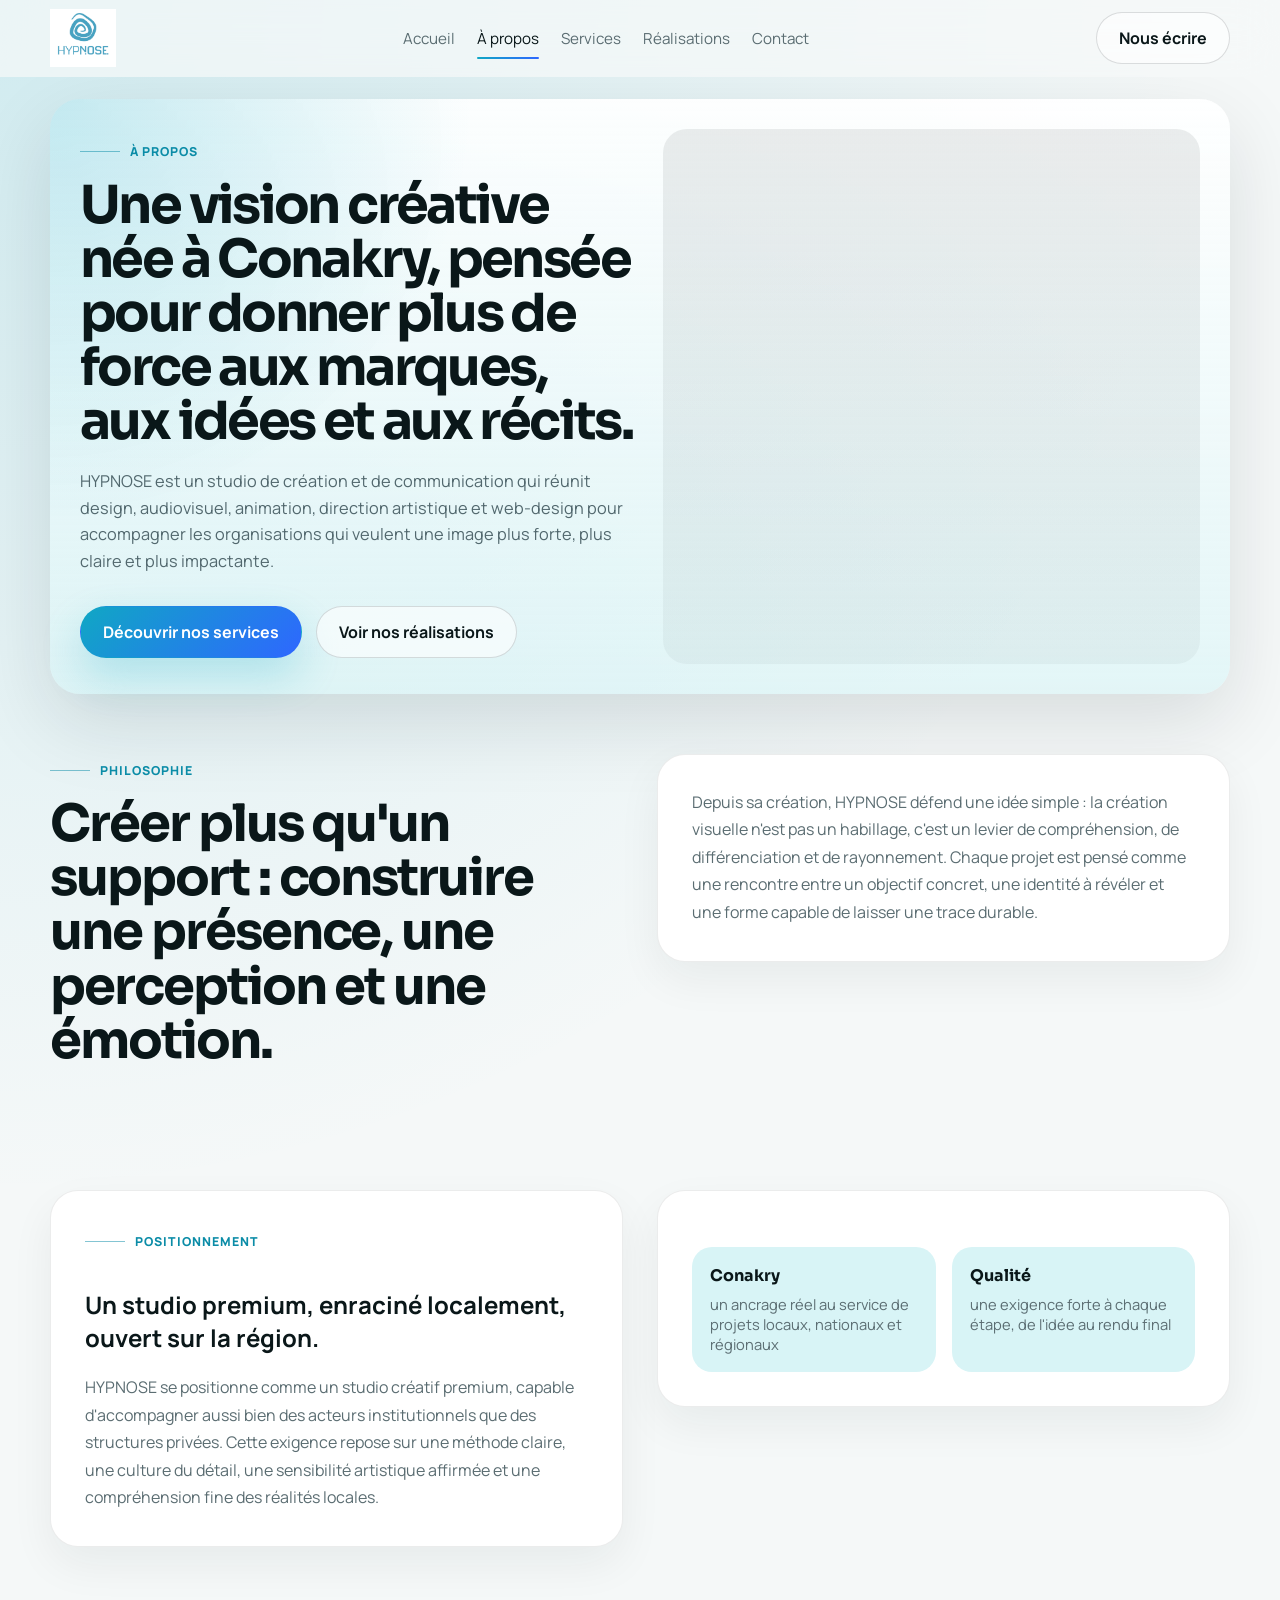
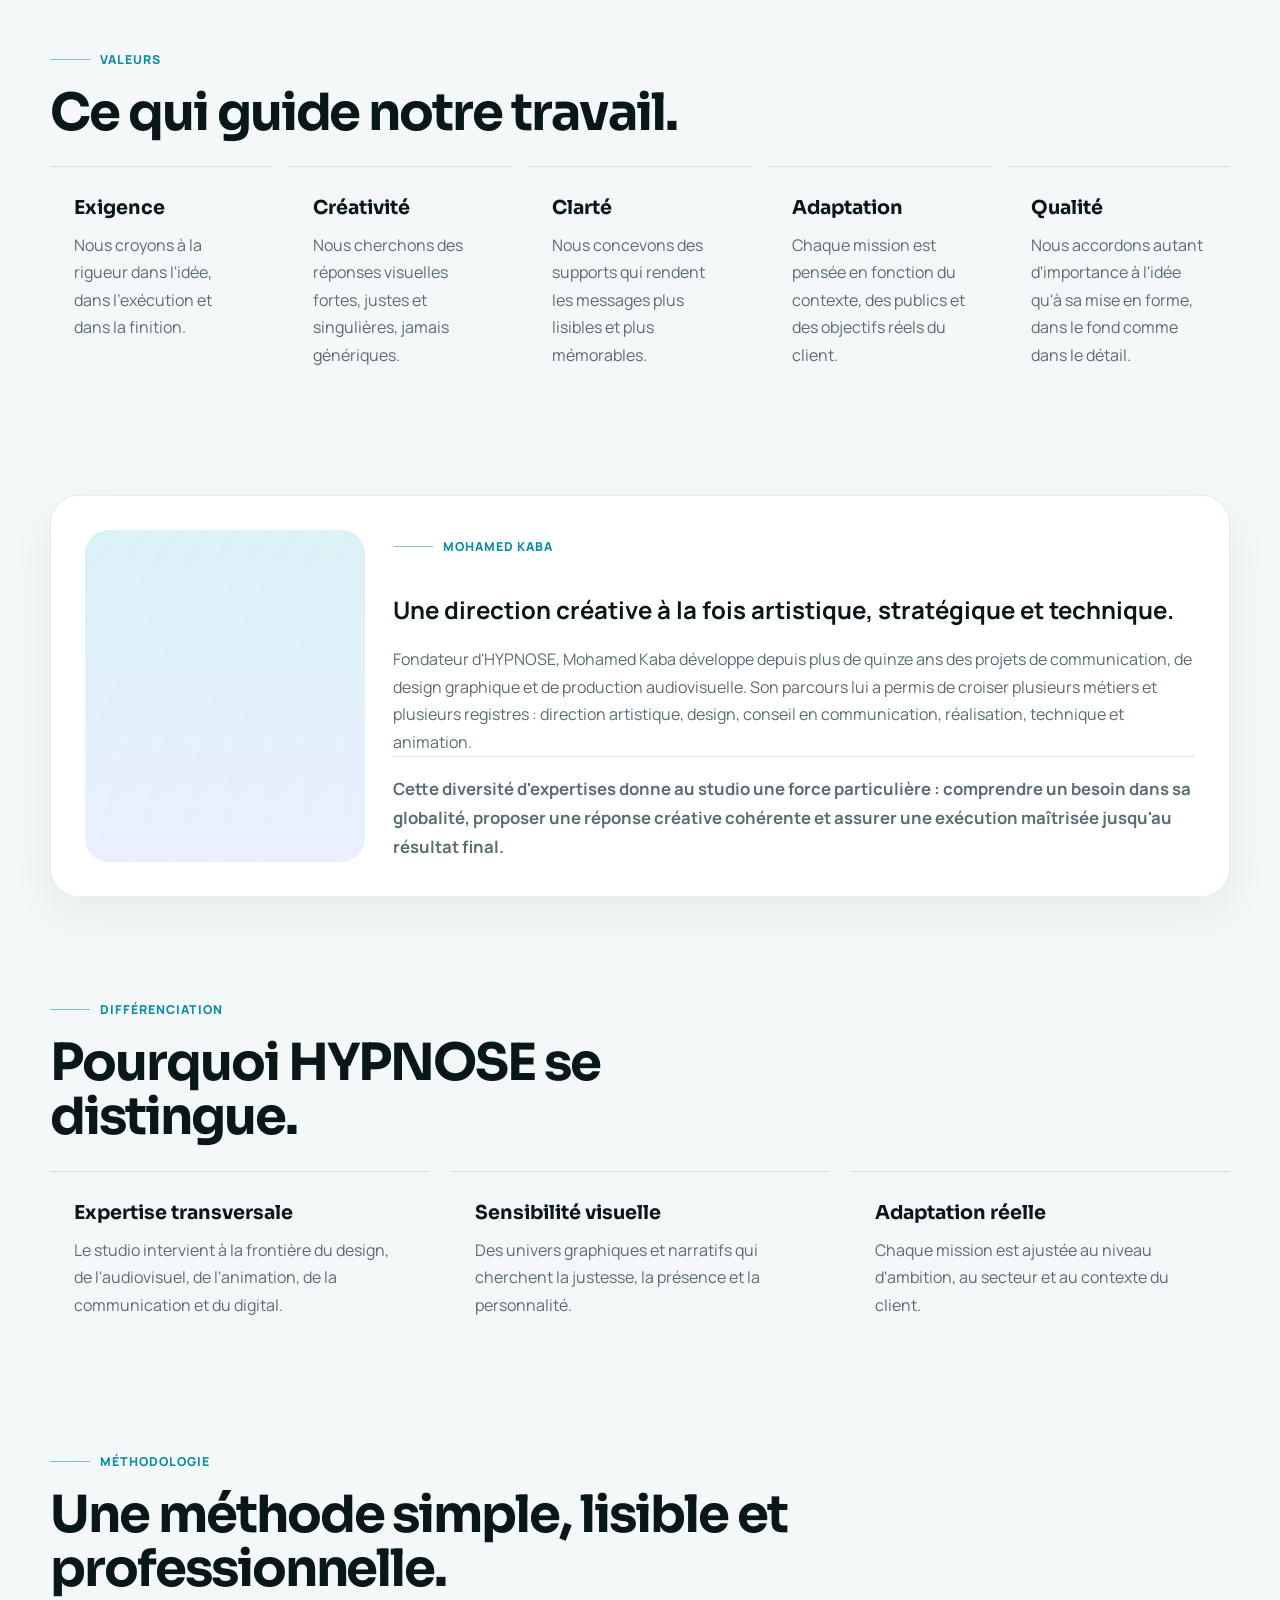
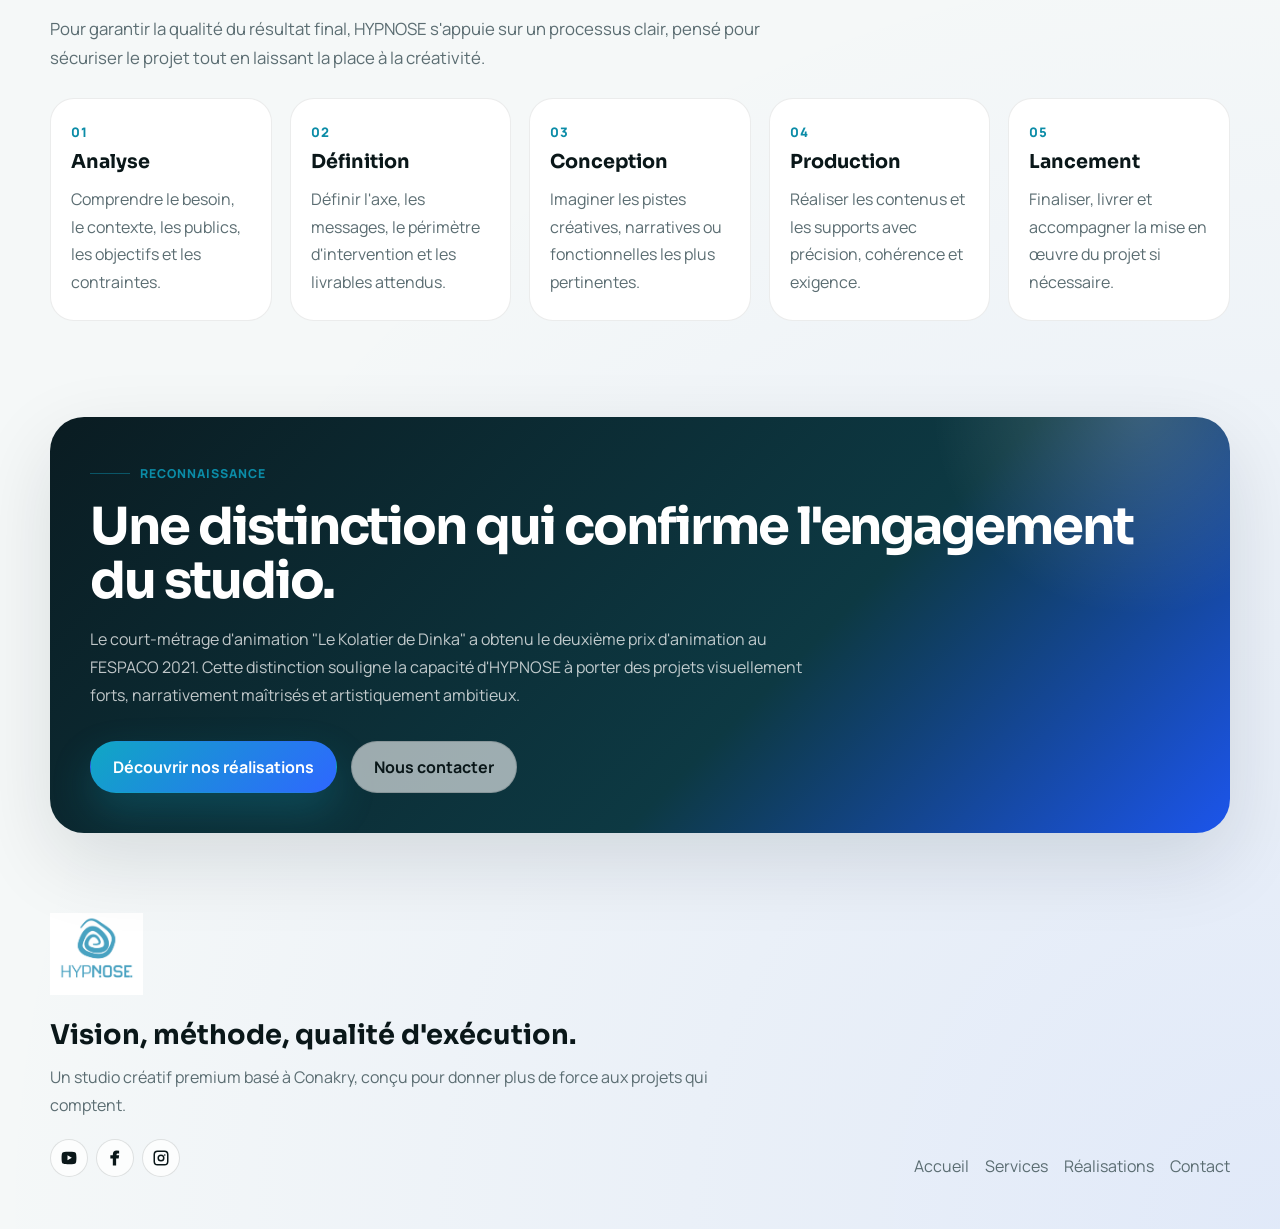
==== about.html @ 2167b1da "Add files via upload" ====
<!DOCTYPE html>
<html lang="fr">
  <head>
    <meta charset="UTF-8" />
    <meta name="viewport" content="width=device-width, initial-scale=1.0" />
    <title>À propos | HYPNOSE</title>
    <meta
      name="description"
      content="Découvrez la vision, le positionnement et la méthode du studio créatif HYPNOSE basé à Conakry."
    />
    <link rel="stylesheet" href="./styles.css" />
  </head>
  <body>
    <div class="page-shell">
      <header class="site-header">
        <div class="header-inner">
          <a class="brand-lockup" href="./index.html">
            <img class="brand-logo" src="./assets/hypnose-logo.png" alt="HYPNOSE" />
          </a>
          <nav class="site-nav" aria-label="Navigation principale">
            <a href="./index.html">Accueil</a>
            <a class="is-active" href="./about.html">À propos</a>
            <a href="./services.html">Services</a>
            <a href="./portfolio.html">Réalisations</a>
            <a href="./contact.html">Contact</a>
          </nav>
          <div class="header-actions">
            <a class="button button-secondary" href="./contact.html">Nous écrire</a>
            <button class="menu-toggle" aria-label="Ouvrir le menu" aria-expanded="false">Menu</button>
          </div>
        </div>
      </header>

      <main>
        <section class="page-hero">
          <div class="section-inner">
            <div class="page-hero-shell">
              <div class="page-hero-copy" data-reveal>
                <span class="eyebrow">À propos</span>
                <h1>Une vision créative née à Conakry, pensée pour donner plus de force aux marques, aux idées et aux récits.</h1>
                <p>
                  HYPNOSE est un studio de création et de communication qui réunit design, audiovisuel, animation,
                  direction artistique et web-design pour accompagner les organisations qui veulent une image plus forte,
                  plus claire et plus impactante.
                </p>
                <div class="cta-row">
                  <a class="button button-primary" href="./services.html">Découvrir nos services</a>
                  <a class="button button-secondary" href="./portfolio.html">Voir nos réalisations</a>
                </div>
              </div>
              <div class="page-hero-visual" data-reveal aria-hidden="true"></div>
            </div>
          </div>
        </section>

        <section class="section">
          <div class="section-inner about-grid">
            <div class="section-head" data-reveal>
              <span class="eyebrow">Philosophie</span>
              <h2>Créer plus qu'un support : construire une présence, une perception et une émotion.</h2>
            </div>
            <div class="support-panel" data-reveal>
              <p>
                Depuis sa création, HYPNOSE défend une idée simple : la création visuelle n'est pas un habillage, c'est
                un levier de compréhension, de différenciation et de rayonnement. Chaque projet est pensé comme une
                rencontre entre un objectif concret, une identité à révéler et une forme capable de laisser une trace durable.
              </p>
            </div>
          </div>
        </section>

        <section class="section">
          <div class="section-inner split-grid">
            <div class="support-panel" data-reveal>
              <span class="eyebrow">Positionnement</span>
              <h2>Un studio premium, enraciné localement, ouvert sur la région.</h2>
              <p>
                HYPNOSE se positionne comme un studio créatif premium, capable d'accompagner aussi bien des acteurs
                institutionnels que des structures privées. Cette exigence repose sur une méthode claire, une culture du
                détail, une sensibilité artistique affirmée et une compréhension fine des réalités locales.
              </p>
            </div>

            <div class="support-panel" data-reveal>
              <div class="support-stats">
                <div class="stat">
                  <strong>Conakry</strong>
                  <span>un ancrage réel au service de projets locaux, nationaux et régionaux</span>
                </div>
                <div class="stat">
                  <strong>Qualité</strong>
                  <span>une exigence forte à chaque étape, de l'idée au rendu final</span>
                </div>
              </div>
            </div>
          </div>
        </section>

        <section class="section">
          <div class="section-inner">
            <div class="section-head" data-reveal>
              <span class="eyebrow">Valeurs</span>
              <h2>Ce qui guide notre travail.</h2>
            </div>
            <div class="values-grid">
              <article class="value-card" data-reveal>
                <h3>Exigence</h3>
                <p>Nous croyons à la rigueur dans l'idée, dans l'exécution et dans la finition.</p>
              </article>
              <article class="value-card" data-reveal>
                <h3>Créativité</h3>
                <p>Nous cherchons des réponses visuelles fortes, justes et singulières, jamais génériques.</p>
              </article>
              <article class="value-card" data-reveal>
                <h3>Clarté</h3>
                <p>Nous concevons des supports qui rendent les messages plus lisibles et plus mémorables.</p>
              </article>
              <article class="value-card" data-reveal>
                <h3>Adaptation</h3>
                <p>Chaque mission est pensée en fonction du contexte, des publics et des objectifs réels du client.</p>
              </article>
              <article class="value-card" data-reveal>
                <h3>Qualité</h3>
                <p>Nous accordons autant d'importance à l'idée qu'à sa mise en forme, dans le fond comme dans le détail.</p>
              </article>
            </div>
          </div>
        </section>

        <section class="section">
          <div class="section-inner">
            <div class="founder-panel" data-reveal>
              <div class="founder-visual" aria-hidden="true"></div>
              <div>
                <span class="eyebrow">Mohamed Kaba</span>
                <h2>Une direction créative à la fois artistique, stratégique et technique.</h2>
                <p>
                  Fondateur d'HYPNOSE, Mohamed Kaba développe depuis plus de quinze ans des projets de communication,
                  de design graphique et de production audiovisuelle. Son parcours lui a permis de croiser plusieurs métiers
                  et plusieurs registres : direction artistique, design, conseil en communication, réalisation, technique et animation.
                </p>
                <p class="quote">
                  Cette diversité d'expertises donne au studio une force particulière : comprendre un besoin dans sa globalité,
                  proposer une réponse créative cohérente et assurer une exécution maîtrisée jusqu'au résultat final.
                </p>
              </div>
            </div>
          </div>
        </section>

        <section class="section">
          <div class="section-inner">
            <div class="section-head" data-reveal>
              <span class="eyebrow">Différenciation</span>
              <h2>Pourquoi HYPNOSE se distingue.</h2>
            </div>
            <div class="services-grid">
              <article class="service-card" data-reveal>
                <h3>Expertise transversale</h3>
                <p>Le studio intervient à la frontière du design, de l'audiovisuel, de l'animation, de la communication et du digital.</p>
              </article>
              <article class="service-card" data-reveal>
                <h3>Sensibilité visuelle</h3>
                <p>Des univers graphiques et narratifs qui cherchent la justesse, la présence et la personnalité.</p>
              </article>
              <article class="service-card" data-reveal>
                <h3>Adaptation réelle</h3>
                <p>Chaque mission est ajustée au niveau d'ambition, au secteur et au contexte du client.</p>
              </article>
            </div>
          </div>
        </section>

        <section class="section">
          <div class="section-inner">
            <div class="section-head" data-reveal>
              <span class="eyebrow">Méthodologie</span>
              <h2>Une méthode simple, lisible et professionnelle.</h2>
              <p>Pour garantir la qualité du résultat final, HYPNOSE s'appuie sur un processus clair, pensé pour sécuriser le projet tout en laissant la place à la créativité.</p>
            </div>
            <div class="process-grid">
              <article class="process-step" data-reveal>
                <span>01</span>
                <h3>Analyse</h3>
                <p>Comprendre le besoin, le contexte, les publics, les objectifs et les contraintes.</p>
              </article>
              <article class="process-step" data-reveal>
                <span>02</span>
                <h3>Définition</h3>
                <p>Définir l'axe, les messages, le périmètre d'intervention et les livrables attendus.</p>
              </article>
              <article class="process-step" data-reveal>
                <span>03</span>
                <h3>Conception</h3>
                <p>Imaginer les pistes créatives, narratives ou fonctionnelles les plus pertinentes.</p>
              </article>
              <article class="process-step" data-reveal>
                <span>04</span>
                <h3>Production</h3>
                <p>Réaliser les contenus et les supports avec précision, cohérence et exigence.</p>
              </article>
              <article class="process-step" data-reveal>
                <span>05</span>
                <h3>Lancement</h3>
                <p>Finaliser, livrer et accompagner la mise en œuvre du projet si nécessaire.</p>
              </article>
            </div>
          </div>
        </section>

        <section class="section">
          <div class="section-inner">
            <div class="cta-banner" data-reveal>
              <span class="eyebrow">Reconnaissance</span>
              <h2>Une distinction qui confirme l'engagement du studio.</h2>
              <p>
                Le court-métrage d'animation "Le Kolatier de Dinka" a obtenu le deuxième prix d'animation au FESPACO 2021.
                Cette distinction souligne la capacité d'HYPNOSE à porter des projets visuellement forts, narrativement maîtrisés et artistiquement ambitieux.
              </p>
              <div class="cta-row">
                <a class="button button-primary" href="./portfolio.html">Découvrir nos réalisations</a>
                <a class="button button-secondary" href="./contact.html">Nous contacter</a>
              </div>
            </div>
          </div>
        </section>
      </main>

      <footer class="site-footer">
        <div class="footer-inner">
          <div class="footer-copy">
            <a class="brand-lockup" href="./index.html">
              <img class="brand-logo brand-logo-large" src="./assets/hypnose-logo.png" alt="HYPNOSE" />
            </a>
            <h3>Vision, méthode, qualité d'exécution.</h3>
            <p>Un studio créatif premium basé à Conakry, conçu pour donner plus de force aux projets qui comptent.</p>
            <div class="social-links footer-socials" aria-label="Réseaux sociaux">
              <a class="social-link social-link-youtube" href="#" aria-label="YouTube">
                <svg viewBox="0 0 24 24" aria-hidden="true"><path d="M21.6 7.2s-.2-1.6-.9-2.3c-.9-.9-1.9-.9-2.4-1C15 3.6 12 3.6 12 3.6s-3 0-6.3.3c-.5.1-1.5.1-2.4 1-.7.7-.9 2.3-.9 2.3S2.1 9.1 2.1 11v1.8c0 1.9.3 3.8.3 3.8s.2 1.6.9 2.3c.9.9 2.1.9 2.6 1 1.9.2 6.1.3 6.1.3s3 0 6.3-.3c.5-.1 1.5-.1 2.4-1 .7-.7.9-2.3.9-2.3s.3-1.9.3-3.8V11c0-1.9-.3-3.8-.3-3.8ZM10 15.1V8.4l5.8 3.4-5.8 3.3Z"/></svg>
              </a>
              <a class="social-link social-link-facebook" href="#" aria-label="Facebook">
                <svg viewBox="0 0 24 24" aria-hidden="true"><path d="M14.1 8.4V6.9c0-.7.5-.9 1-.9h2.4V2.2L14.2 2c-3.3 0-5.1 2-5.1 5.5v.9H5.8v4.2h3.3V22h4.4v-9.4h3.4l.6-4.2h-4Z"/></svg>
              </a>
              <a class="social-link social-link-instagram" href="#" aria-label="Instagram">
                <svg viewBox="0 0 24 24" aria-hidden="true"><path d="M7.4 2h9.2A5.4 5.4 0 0 1 22 7.4v9.2a5.4 5.4 0 0 1-5.4 5.4H7.4A5.4 5.4 0 0 1 2 16.6V7.4A5.4 5.4 0 0 1 7.4 2Zm0 2A3.4 3.4 0 0 0 4 7.4v9.2A3.4 3.4 0 0 0 7.4 20h9.2a3.4 3.4 0 0 0 3.4-3.4V7.4A3.4 3.4 0 0 0 16.6 4H7.4Zm4.6 3.3A4.7 4.7 0 1 1 7.3 12 4.7 4.7 0 0 1 12 7.3Zm0 2A2.7 2.7 0 1 0 14.7 12 2.7 2.7 0 0 0 12 9.3Zm5-2.4a1.1 1.1 0 1 1-1.1 1.1A1.1 1.1 0 0 1 17 6.9Z"/></svg>
              </a>
            </div>
          </div>
          <div class="footer-links">
            <a href="./index.html">Accueil</a>
            <a href="./services.html">Services</a>
            <a href="./portfolio.html">Réalisations</a>
            <a href="./contact.html">Contact</a>
          </div>
        </div>
      </footer>
    </div>

    <script src="./script.js"></script>
  </body>
</html>
---- styles.css ----
@import url("https://fonts.googleapis.com/css2?family=Manrope:wght@400;500;700;800&family=Sora:wght@400;600;700;800&display=swap");

:root {
  --bg: #f5f8f8;
  --surface: #ffffff;
  --surface-alt: #d8f4f6;
  --surface-dark: #071417;
  --text: #0a1719;
  --muted: #5b6d72;
  --line: rgba(7, 20, 23, 0.12);
  --brand: #10a7c4;
  --brand-deep: #0b8ca7;
  --brand-soft: rgba(16, 167, 196, 0.12);
  --blue: #2e67ff;
  --white: #ffffff;
  --max-width: 1180px;
  --radius: 28px;
  --shadow: 0 28px 80px rgba(9, 26, 31, 0.12);
}

* {
  box-sizing: border-box;
}

html {
  scroll-behavior: smooth;
}

body {
  margin: 0;
  font-family: "Manrope", sans-serif;
  color: var(--text);
  background:
    radial-gradient(circle at top left, rgba(16, 167, 196, 0.16), transparent 26%),
    radial-gradient(circle at bottom right, rgba(46, 103, 255, 0.1), transparent 28%),
    var(--bg);
}

main,
section,
article,
div {
  min-width: 0;
}

img {
  max-width: 100%;
  display: block;
}

a {
  color: inherit;
  text-decoration: none;
}

button,
input,
select,
textarea {
  font: inherit;
}

.page-shell {
  position: relative;
  overflow: clip;
}

.site-header {
  position: sticky;
  top: 0;
  z-index: 20;
  backdrop-filter: blur(20px);
  background: rgba(245, 248, 248, 0.72);
  border-bottom: 1px solid transparent;
  transition: border-color 220ms ease, background 220ms ease;
}

.site-header.is-scrolled {
  border-color: var(--line);
  background: rgba(245, 248, 248, 0.9);
}

.header-inner,
.section-inner,
.footer-inner {
  width: min(calc(100% - 40px), var(--max-width));
  margin: 0 auto;
}

.header-inner {
  display: flex;
  align-items: center;
  justify-content: space-between;
  min-height: 76px;
  gap: 16px;
}

.brand-lockup {
  display: inline-flex;
  align-items: center;
  flex: 0 0 auto;
}

.brand-logo {
  width: auto;
  height: 58px;
  object-fit: contain;
}

.brand-logo-large {
  height: 82px;
}

.site-nav {
  display: flex;
  align-items: center;
  gap: 22px;
}

.site-nav a {
  position: relative;
  font-size: 0.95rem;
  color: var(--muted);
}

.site-nav a.is-active,
.site-nav a:hover {
  color: var(--text);
}

.site-nav a.is-active::after,
.site-nav a:hover::after {
  content: "";
  position: absolute;
  left: 0;
  right: 0;
  bottom: -10px;
  height: 2px;
  border-radius: 999px;
  background: linear-gradient(90deg, var(--brand), var(--blue));
}

.header-actions {
  display: flex;
  align-items: center;
  gap: 12px;
}

.social-links {
  display: inline-flex;
  align-items: center;
  gap: 8px;
}

.social-link {
  display: inline-grid;
  place-items: center;
  width: 38px;
  height: 38px;
  border-radius: 50%;
  border: 1px solid rgba(7, 20, 23, 0.12);
  background: rgba(255, 255, 255, 0.72);
  color: var(--text);
  font-family: "Sora", sans-serif;
  font-size: 0.72rem;
  font-weight: 800;
  letter-spacing: 0.03em;
  transition: transform 180ms ease, border-color 180ms ease, background 180ms ease, color 180ms ease;
}

.social-link svg {
  width: 18px;
  height: 18px;
  fill: currentColor;
}

.social-link:hover {
  transform: translateY(-2px);
  color: var(--white);
}

.social-link-youtube:hover {
  border-color: #ff0000;
  background: #ff0000;
}

.social-link-facebook:hover {
  border-color: #1877f2;
  background: #1877f2;
}

.social-link-instagram:hover {
  border-color: #e4405f;
  background:
    radial-gradient(circle at 30% 105%, #fdf497 0 18%, #fd5949 38%, transparent 39%),
    linear-gradient(135deg, #405de6, #833ab4 42%, #c13584 68%, #e1306c);
}

.footer-socials {
  margin-top: 20px;
}

.menu-toggle {
  display: none;
  min-width: 72px;
  height: 52px;
  padding: 0 16px;
  border: 1px solid var(--line);
  border-radius: 999px;
  background: var(--surface);
  color: var(--text);
  line-height: 1;
  text-align: center;
}

.button {
  display: inline-flex;
  align-items: center;
  justify-content: center;
  gap: 10px;
  min-height: 52px;
  padding: 0 22px;
  border-radius: 999px;
  border: 1px solid transparent;
  font-weight: 700;
  transition: transform 180ms ease, box-shadow 180ms ease, border-color 180ms ease, background 180ms ease;
}

.button:hover {
  transform: translateY(-2px);
}

.button-primary {
  color: var(--white);
  background: linear-gradient(135deg, var(--brand), var(--blue));
  box-shadow: 0 18px 42px rgba(16, 167, 196, 0.24);
}

.button-secondary {
  color: var(--text);
  background: rgba(255, 255, 255, 0.6);
  border-color: rgba(7, 20, 23, 0.14);
}

.button-dark {
  color: var(--white);
  background: var(--surface-dark);
}

.eyebrow {
  display: inline-flex;
  align-items: center;
  gap: 10px;
  margin-bottom: 18px;
  color: var(--brand-deep);
  font-weight: 800;
  letter-spacing: 0.08em;
  text-transform: uppercase;
  font-size: 0.77rem;
}

.eyebrow::before {
  content: "";
  width: 40px;
  height: 1px;
  background: currentColor;
  opacity: 0.5;
}

.hero {
  position: relative;
  padding: 18px 0 34px;
}

.hero-panel {
  position: relative;
  height: min(620px, calc(100svh - 108px));
  min-height: 520px;
  border-radius: 38px;
  overflow: hidden;
  background: var(--surface-dark);
  color: var(--white);
  box-shadow: var(--shadow);
}

.hero-grid {
  position: relative;
  z-index: 1;
  height: 100%;
  display: grid;
  grid-template-columns: minmax(0, 0.95fr) minmax(360px, 0.85fr);
  align-items: center;
}

.hero-copy {
  padding: 58px 0 58px 58px;
  max-width: 600px;
}

.hero-copy h1 {
  margin: 0;
  font-family: "Sora", sans-serif;
  font-size: clamp(2.6rem, 5.2vw, 4.7rem);
  line-height: 0.98;
  letter-spacing: -0.05em;
}

.page-hero h1 {
  margin: 0;
  font-family: "Sora", sans-serif;
  font-size: clamp(2.1rem, 4.1vw, 3.75rem);
  line-height: 1.03;
  letter-spacing: -0.05em;
}

.hero-copy p,
.page-hero-copy p {
  max-width: 560px;
  margin: 20px 0 0;
  font-size: 1.02rem;
  line-height: 1.62;
  color: rgba(255, 255, 255, 0.8);
}

.page-hero .page-hero-copy p {
  color: #52686e;
}

.hero-actions,
.cta-row {
  display: flex;
  flex-wrap: wrap;
  gap: 14px;
  margin-top: 32px;
}

.hero-side {
  position: relative;
  min-height: 100%;
}

.hero-image {
  position: absolute;
  inset: 0;
  background:
    linear-gradient(90deg, rgba(7, 20, 23, 0.12), rgba(7, 20, 23, 0.08)),
    url("https://lh3.googleusercontent.com/u/0/d/14KNS-xoIOmNJ4_wtOVpO8ai0eFQjlwkI") 58% center / cover no-repeat;
  transform: scale(1.04);
}

.hero-orbits,
.hero-orbits::before,
.hero-orbits::after {
  position: absolute;
  border: 1px solid rgba(255, 255, 255, 0.18);
  border-radius: 50%;
}

.hero-orbits {
  width: 820px;
  height: 820px;
  left: -320px;
  bottom: -360px;
}

.hero-orbits::before,
.hero-orbits::after {
  content: "";
  inset: 80px;
}

.hero-orbits::after {
  inset: 160px;
}

.hero-badge {
  position: absolute;
  right: 36px;
  bottom: 34px;
  z-index: 2;
  max-width: 240px;
  padding: 20px 22px;
  border: 1px solid rgba(255, 255, 255, 0.14);
  border-radius: 24px;
  background: rgba(3, 15, 18, 0.5);
  backdrop-filter: blur(16px);
}

.hero-badge strong,
.stat strong,
.feature-line strong,
.service-block strong,
.project-card strong {
  display: block;
  font-family: "Sora", sans-serif;
}

.hero-badge p {
  margin: 8px 0 0;
  color: rgba(255, 255, 255, 0.78);
  line-height: 1.55;
}

.section {
  padding: 48px 0;
}

.section-head {
  max-width: 740px;
  margin-bottom: 26px;
}

.section-head h2 {
  margin: 0;
  font-family: "Sora", sans-serif;
  font-size: clamp(2rem, 4vw, 3.4rem);
  line-height: 1.06;
  letter-spacing: -0.04em;
}

.section-head p {
  margin: 18px 0 0;
  color: var(--muted);
  font-size: 1.05rem;
  line-height: 1.72;
}

.intro-grid,
.split-grid,
.contact-grid,
.about-grid {
  display: grid;
  grid-template-columns: repeat(2, minmax(0, 1fr));
  gap: 34px;
  align-items: start;
}

.support-panel,
.founder-panel,
.map-panel,
.contact-panel {
  padding: 34px;
  border-radius: var(--radius);
  background: var(--surface);
  border: 1px solid rgba(7, 20, 23, 0.08);
  box-shadow: 0 18px 44px rgba(9, 26, 31, 0.06);
}

.support-panel p,
.founder-panel p,
.service-summary p,
.contact-panel p {
  margin: 0;
  color: var(--muted);
  line-height: 1.72;
}

.support-stats {
  display: grid;
  grid-template-columns: repeat(2, minmax(0, 1fr));
  gap: 16px;
  margin-top: 22px;
}

.stat {
  padding: 18px;
  border-radius: 20px;
  background: var(--surface-alt);
}

.stat span {
  display: block;
  margin-top: 8px;
  font-size: 0.92rem;
  color: var(--muted);
}

.services-grid {
  display: grid;
  grid-template-columns: repeat(3, minmax(0, 1fr));
  gap: 22px;
}

.service-card,
.value-card,
.benefit-card {
  position: relative;
  padding: 28px 24px 30px;
  border-top: 1px solid var(--line);
  transition: transform 180ms ease, border-color 180ms ease, background 180ms ease;
}

.service-card:hover,
.value-card:hover,
.benefit-card:hover {
  transform: translateY(-4px);
  border-color: rgba(16, 167, 196, 0.36);
  background: rgba(255, 255, 255, 0.36);
}

.service-card h3,
.value-card h3,
.portfolio-strip h3,
.process-step h3,
.service-block h3,
.benefit-card h3 {
  margin: 0 0 12px;
  font-family: "Sora", sans-serif;
  font-size: 1.2rem;
}

.service-card p,
.value-card p,
.portfolio-strip p,
.process-step p,
.service-block p,
.benefit-card p,
.contact-list p,
.footer-copy p {
  margin: 0;
  color: var(--muted);
  line-height: 1.72;
}

.service-link {
  display: inline-flex;
  align-items: center;
  gap: 8px;
  margin-top: 18px;
  color: var(--brand-deep);
  font-weight: 700;
}

.reassurance-band {
  padding: 36px 0;
}

.reassurance-shell {
  display: grid;
  grid-template-columns: repeat(4, minmax(0, 1fr));
  gap: 1px;
  overflow: hidden;
  border-radius: 28px;
  background: rgba(255, 255, 255, 0.08);
  box-shadow: var(--shadow);
}

.reassurance-item {
  padding: 28px;
  background: linear-gradient(180deg, rgba(7, 20, 23, 0.98), rgba(4, 18, 24, 0.92));
  color: var(--white);
}

.reassurance-item strong {
  font-family: "Sora", sans-serif;
  font-size: 2rem;
}

.reassurance-item span {
  display: block;
  margin-top: 10px;
  color: rgba(255, 255, 255, 0.7);
  line-height: 1.55;
}

.founder-panel {
  display: grid;
  grid-template-columns: 280px minmax(0, 1fr);
  gap: 28px;
  align-items: stretch;
}

.founder-visual {
  min-height: 100%;
  border-radius: 24px;
  background:
    linear-gradient(180deg, rgba(16, 167, 196, 0.15), rgba(46, 103, 255, 0.1)),
    linear-gradient(135deg, rgba(255, 255, 255, 0.75), rgba(255, 255, 255, 0.2)),
    url("https://lh3.googleusercontent.com/u/0/d/14KNS-xoIOmNJ4_wtOVpO8ai0eFQjlwkI") 72% center / cover no-repeat;
}

.quote {
  margin-top: 18px;
  padding-top: 18px;
  border-top: 1px solid var(--line);
  color: var(--text);
  font-size: 1.05rem;
  font-weight: 700;
}

.portfolio-shell {
  display: grid;
  grid-template-columns: minmax(0, 0.95fr) minmax(0, 1.05fr);
  gap: 28px;
  align-items: stretch;
}

.portfolio-strip {
  padding: 30px;
  border-radius: var(--radius);
  background: linear-gradient(180deg, rgba(255, 255, 255, 0.8), rgba(216, 244, 246, 0.52));
  border: 1px solid rgba(16, 167, 196, 0.18);
}

.project-card-grid {
  display: grid;
  grid-template-columns: repeat(2, minmax(0, 1fr));
  gap: 16px;
  margin-top: 22px;
}

.project-card {
  padding: 18px;
  border-radius: 20px;
  background: rgba(255, 255, 255, 0.78);
  border: 1px solid rgba(7, 20, 23, 0.08);
}

.project-card span,
.process-step span,
.service-meta span {
  display: block;
  margin-bottom: 8px;
  color: var(--brand-deep);
  font-size: 0.82rem;
  font-weight: 800;
  letter-spacing: 0.08em;
  text-transform: uppercase;
}

.video-frame {
  position: relative;
  aspect-ratio: 16 / 9;
  width: 100%;
  overflow: hidden;
  border-radius: var(--radius);
  box-shadow: var(--shadow);
}

.video-frame iframe {
  width: 100%;
  height: 100%;
  border: 0;
}

.process-grid {
  display: grid;
  grid-template-columns: repeat(5, minmax(0, 1fr));
  gap: 18px;
}

.process-step {
  padding: 24px 20px;
  border-radius: 24px;
  background: var(--surface);
  border: 1px solid rgba(7, 20, 23, 0.08);
}

.logo-cloud {
  display: grid;
  grid-template-columns: repeat(3, minmax(0, 1fr));
  gap: 16px;
}

.logo-chip {
  display: grid;
  place-items: center;
  min-height: 88px;
  border-radius: 22px;
  border: 1px solid rgba(7, 20, 23, 0.08);
  background: rgba(255, 255, 255, 0.7);
  color: var(--surface-dark);
  font-family: "Sora", sans-serif;
  font-weight: 700;
  letter-spacing: 0.06em;
  text-transform: uppercase;
}

.location-grid {
  display: grid;
  grid-template-columns: minmax(0, 0.85fr) minmax(0, 1.15fr);
  gap: 24px;
}

.map-panel {
  position: relative;
  overflow: hidden;
  min-height: 340px;
  background:
    radial-gradient(circle at 35% 40%, rgba(16, 167, 196, 0.22), transparent 16%),
    radial-gradient(circle at 62% 48%, rgba(46, 103, 255, 0.18), transparent 14%),
    linear-gradient(135deg, rgba(216, 244, 246, 0.88), rgba(255, 255, 255, 0.92));
}

.map-embed {
  position: absolute;
  inset: 0;
  width: 100%;
  height: 100%;
  border: 0;
  filter: saturate(0.9) contrast(0.96);
}

.map-note {
  position: absolute;
  left: 30px;
  bottom: 30px;
  max-width: 280px;
  padding: 16px 18px;
  border-radius: 18px;
  background: rgba(255, 255, 255, 0.82);
  border: 1px solid rgba(7, 20, 23, 0.08);
}

.map-note strong {
  display: block;
  margin-bottom: 6px;
  font-family: "Sora", sans-serif;
}

.cta-banner {
  position: relative;
  overflow: hidden;
  padding: 40px;
  border-radius: 34px;
  color: var(--white);
  background: linear-gradient(135deg, #0a1c22, #0d3943 62%, #1c55ec);
  box-shadow: var(--shadow);
}

.cta-banner::after {
  content: "";
  position: absolute;
  width: 420px;
  height: 420px;
  right: -120px;
  top: -220px;
  border-radius: 50%;
  background: radial-gradient(circle, rgba(255, 255, 255, 0.18), transparent 70%);
}

.cta-banner h2 {
  position: relative;
  z-index: 1;
  margin: 0;
  font-family: "Sora", sans-serif;
  font-size: clamp(2rem, 4vw, 3.4rem);
  line-height: 1.04;
  letter-spacing: -0.04em;
}

.cta-banner p {
  position: relative;
  z-index: 1;
  max-width: 720px;
  margin: 18px 0 0;
  color: rgba(255, 255, 255, 0.74);
  line-height: 1.75;
}

.site-footer {
  padding: 32px 0 52px;
}

.footer-inner {
  display: grid;
  grid-template-columns: 1.15fr 0.85fr;
  gap: 18px;
  align-items: end;
}

.footer-copy h3 {
  margin: 18px 0 12px;
  font-family: "Sora", sans-serif;
  font-size: 1.7rem;
}

.footer-links {
  display: flex;
  flex-wrap: wrap;
  justify-content: flex-end;
  gap: 16px;
  color: var(--muted);
}

.page-hero {
  padding: 22px 0 12px;
}

.page-hero-shell {
  display: grid;
  grid-template-columns: minmax(0, 0.92fr) minmax(320px, 0.88fr);
  gap: 22px;
  padding: 30px;
  border-radius: 30px;
  background:
    radial-gradient(circle at top left, rgba(16, 167, 196, 0.24), transparent 32%),
    linear-gradient(180deg, rgba(255, 255, 255, 0.9), rgba(216, 244, 246, 0.62));
  box-shadow: var(--shadow);
}

.page-hero-copy {
  padding: 6px 0;
}

.page-hero-visual {
  min-height: 300px;
  border-radius: 24px;
  background:
    linear-gradient(180deg, rgba(7, 20, 23, 0.08), rgba(7, 20, 23, 0.04)),
    url("https://lh3.googleusercontent.com/u/0/d/14KNS-xoIOmNJ4_wtOVpO8ai0eFQjlwkI") 58% center / cover no-repeat;
}

.values-grid,
.benefits-grid {
  display: grid;
  grid-template-columns: repeat(5, minmax(0, 1fr));
  gap: 16px;
}

.service-stack {
  display: grid;
  gap: 24px;
}

.service-block {
  display: grid;
  grid-template-columns: minmax(0, 0.95fr) minmax(280px, 0.72fr);
  gap: 22px;
  padding: 30px;
  border-radius: 30px;
  background: rgba(255, 255, 255, 0.76);
  border: 1px solid rgba(7, 20, 23, 0.08);
  box-shadow: 0 16px 36px rgba(9, 26, 31, 0.06);
}

.service-meta {
  display: grid;
  gap: 16px;
}

.service-meta-panel {
  padding: 18px;
  border-radius: 20px;
  background: var(--surface-alt);
}

.service-meta-panel ul,
.contact-list ul {
  margin: 10px 0 0;
  padding-left: 18px;
  color: var(--muted);
  line-height: 1.72;
}

.portfolio-page-grid {
  display: grid;
  grid-template-columns: minmax(0, 1.05fr) minmax(280px, 0.95fr);
  gap: 24px;
}

.portfolio-showcase,
.portfolio-list,
.contact-panel {
  overflow: hidden;
  padding: 28px;
  border-radius: 28px;
  background: rgba(255, 255, 255, 0.78);
  border: 1px solid rgba(7, 20, 23, 0.08);
  box-shadow: 0 16px 36px rgba(9, 26, 31, 0.06);
}

.project-list {
  display: grid;
  gap: 16px;
}

.project-list article {
  padding-top: 16px;
  border-top: 1px solid var(--line);
}

.project-list article:first-child {
  padding-top: 0;
  border-top: 0;
}

.project-list h3 {
  margin: 0 0 8px;
  font-family: "Sora", sans-serif;
  font-size: 1.15rem;
}

.project-list p {
  margin: 0;
  color: var(--muted);
  line-height: 1.65;
}

.contact-grid {
  grid-template-columns: minmax(300px, 0.8fr) minmax(0, 1.2fr);
}

.contact-list {
  display: grid;
  gap: 18px;
}

.contact-list strong {
  display: block;
  margin-bottom: 6px;
  font-family: "Sora", sans-serif;
}

.contact-form {
  display: grid;
  gap: 16px;
}

.field-grid {
  display: grid;
  grid-template-columns: repeat(2, minmax(0, 1fr));
  gap: 14px;
}

.contact-form input,
.contact-form select,
.contact-form textarea {
  width: 100%;
  min-height: 56px;
  padding: 0 16px;
  border-radius: 18px;
  border: 1px solid rgba(7, 20, 23, 0.14);
  background: rgba(255, 255, 255, 0.8);
  color: var(--text);
}

.contact-form textarea {
  min-height: 180px;
  padding-top: 16px;
  resize: vertical;
}

.checkbox-row {
  display: flex;
  align-items: center;
  gap: 12px;
  color: var(--muted);
}

.checkbox-row input {
  width: 18px;
  min-height: 18px;
}

[data-reveal] {
  opacity: 0;
  transform: translateY(28px);
  transition: opacity 580ms ease, transform 580ms ease;
}

[data-reveal].is-visible {
  opacity: 1;
  transform: translateY(0);
}

@media (max-width: 1080px) {
  .hero-grid,
  .page-hero-shell,
  .portfolio-shell,
  .about-grid,
  .contact-grid,
  .location-grid,
  .service-block,
  .portfolio-page-grid {
    grid-template-columns: 1fr;
  }

  .hero-copy {
    padding: 72px 28px 28px;
  }

  .hero-panel {
    height: auto;
    min-height: auto;
  }

  .hero-side {
    min-height: 540px;
  }

  .page-hero-shell {
    gap: 18px;
  }

  .page-hero h1 {
    font-size: clamp(2rem, 5.2vw, 3.25rem);
  }

  .page-hero-visual {
    min-height: 280px;
    background-position: center 34%;
  }

  .hero-badge {
    right: 24px;
    bottom: 24px;
  }

  .services-grid,
  .values-grid,
  .benefits-grid,
  .process-grid,
  .reassurance-shell {
    grid-template-columns: repeat(2, minmax(0, 1fr));
  }

  .founder-panel,
  .footer-inner {
    grid-template-columns: 1fr;
  }

  .footer-links {
    justify-content: flex-start;
  }
}

@media (max-width: 760px) {
  body {
    overflow-x: hidden;
  }

  .header-inner {
    min-height: 68px;
  }

  .brand-logo {
    height: 50px;
  }

  .brand-logo-large {
    height: 64px;
  }

  .menu-toggle {
    display: inline-grid;
    place-items: center;
  }

  .site-nav {
    position: fixed;
    inset: 72px 20px auto 20px;
    flex-direction: column;
    align-items: flex-start;
    padding: 18px;
    border-radius: 24px;
    background: rgba(255, 255, 255, 0.95);
    border: 1px solid var(--line);
    box-shadow: var(--shadow);
    opacity: 0;
    pointer-events: none;
    transform: translateY(-10px);
    transition: opacity 180ms ease, transform 180ms ease;
  }

  .site-nav.is-open {
    opacity: 1;
    pointer-events: auto;
    transform: translateY(0);
  }

  .site-nav a.is-active::after,
  .site-nav a:hover::after {
    bottom: -4px;
  }

  .header-actions .button {
    display: none;
  }

  .hero {
    padding-top: 14px;
  }

  .section {
    padding: 34px 0;
  }

  .section-head {
    margin-bottom: 20px;
  }

  .section-head h2 {
    font-size: clamp(1.85rem, 9vw, 2.5rem);
    line-height: 1.08;
    letter-spacing: -0.035em;
  }

  .section-head p {
    font-size: 0.98rem;
    line-height: 1.62;
  }

  .hero-panel {
    height: auto;
    min-height: auto;
    border-radius: 28px;
  }

  .hero-copy {
    padding: 62px 22px 26px;
  }

  .hero-side {
    min-height: 440px;
  }

  .hero-orbits {
    width: 580px;
    height: 580px;
    left: -220px;
    bottom: -240px;
  }

  .page-hero-shell,
  .support-panel,
  .portfolio-strip,
  .portfolio-showcase,
  .portfolio-list,
  .cta-banner,
  .map-panel,
  .service-block,
  .contact-panel {
    padding: 22px;
  }

  .intro-grid,
  .split-grid,
  .contact-grid,
  .about-grid,
  .location-grid,
  .portfolio-shell,
  .portfolio-page-grid,
  .service-block,
  .founder-panel,
  .footer-inner {
    grid-template-columns: minmax(0, 1fr) !important;
  }

  .page-hero {
    padding-top: 14px;
  }

  .page-hero h1 {
    font-size: clamp(1.85rem, 9vw, 2.65rem);
  }

  .page-hero-copy p {
    font-size: 0.98rem;
    line-height: 1.58;
  }

  .page-hero-visual {
    min-height: 220px;
    border-radius: 20px;
  }

  .header-inner,
  .section-inner,
  .footer-inner {
    width: min(calc(100% - 26px), var(--max-width));
  }

  .support-stats,
  .project-card-grid,
  .logo-cloud,
  .field-grid,
  .services-grid,
  .values-grid,
  .benefits-grid,
  .process-grid,
  .reassurance-shell {
    grid-template-columns: minmax(0, 1fr) !important;
  }

  .stat,
  .service-card,
  .value-card,
  .benefit-card,
  .process-step,
  .project-card {
    padding: 20px;
  }

  .stat strong,
  .service-card h3,
  .value-card h3,
  .benefit-card h3,
  .process-step h3,
  .project-card strong {
    font-size: 1.05rem;
  }

  .stat span,
  .service-card p,
  .value-card p,
  .benefit-card p,
  .process-step p,
  .project-card p {
    font-size: 0.96rem;
    line-height: 1.58;
  }

  .button {
    width: 100%;
  }

  .hero-actions .button,
  .cta-row .button {
    width: auto;
  }

  .hero-actions,
  .cta-row {
    flex-direction: column;
    align-items: stretch;
  }

  .hero-actions .button,
  .cta-row .button {
    width: 100%;
  }
}
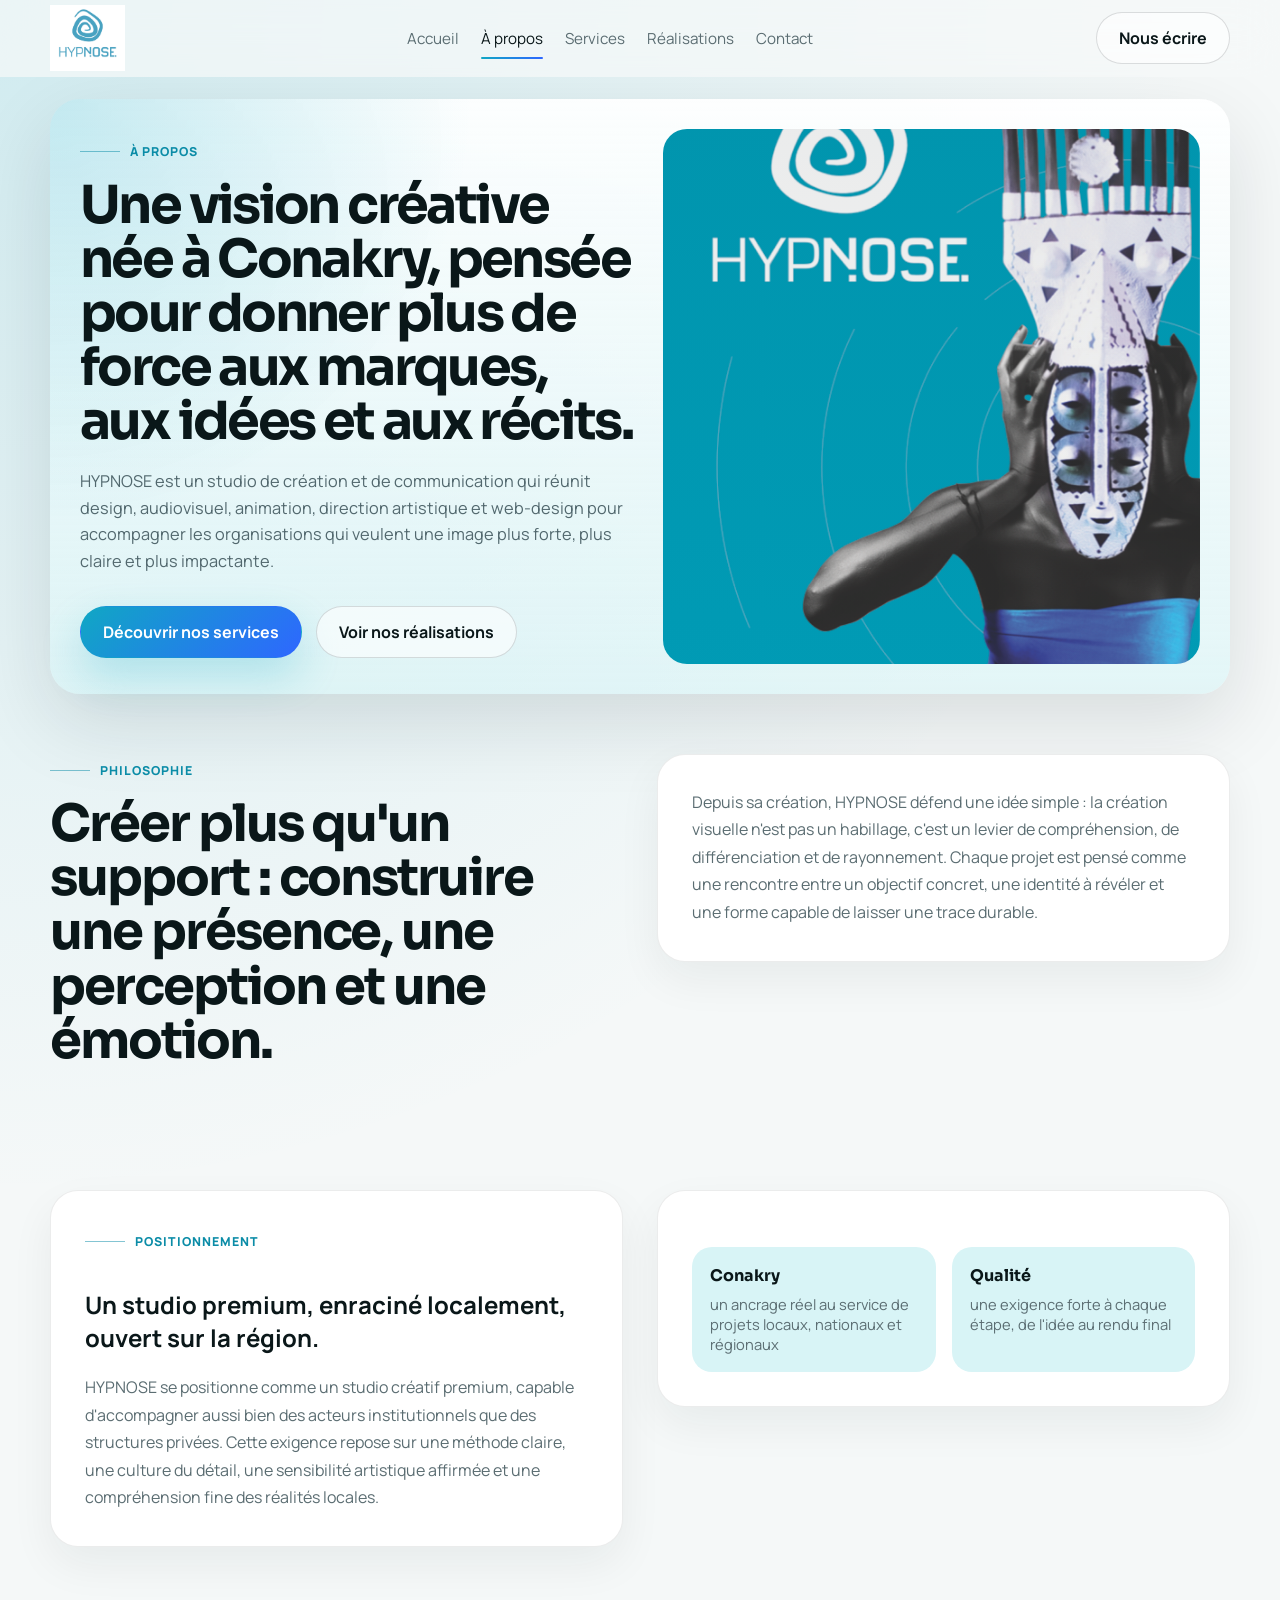
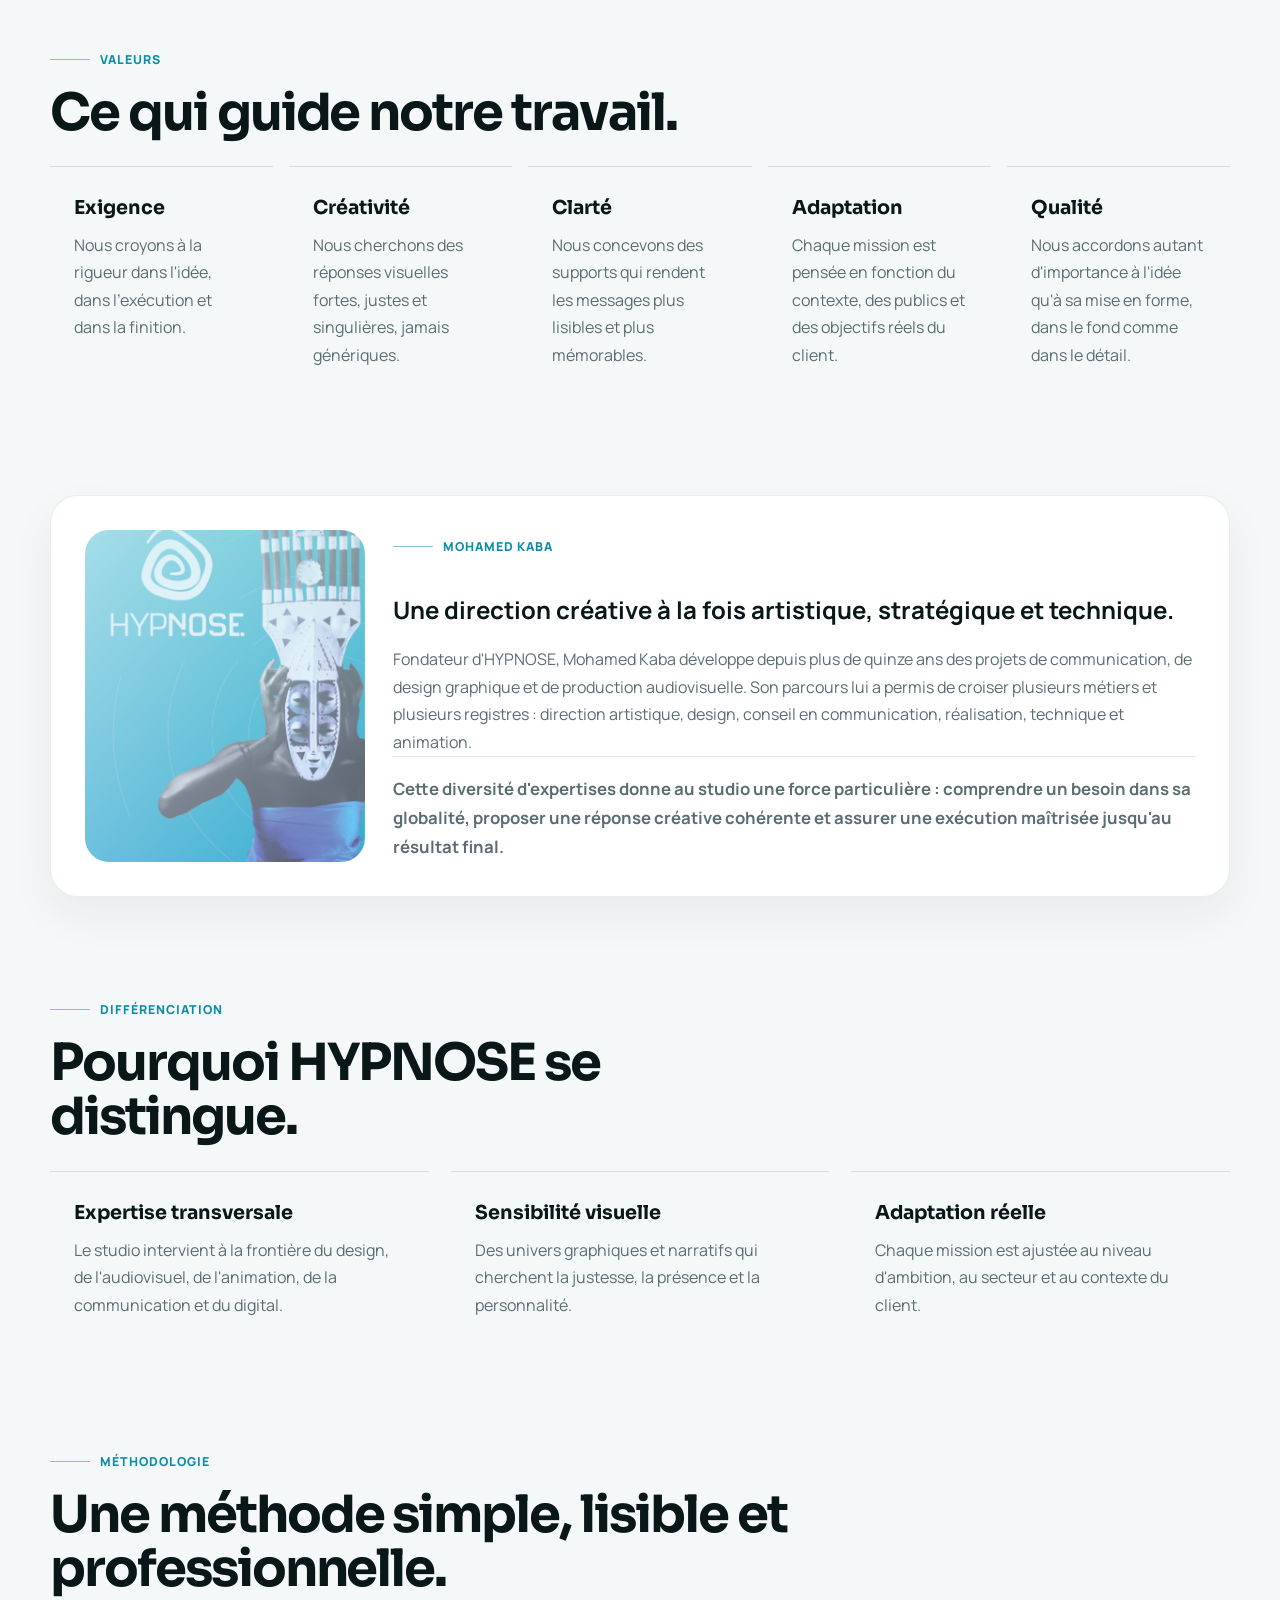
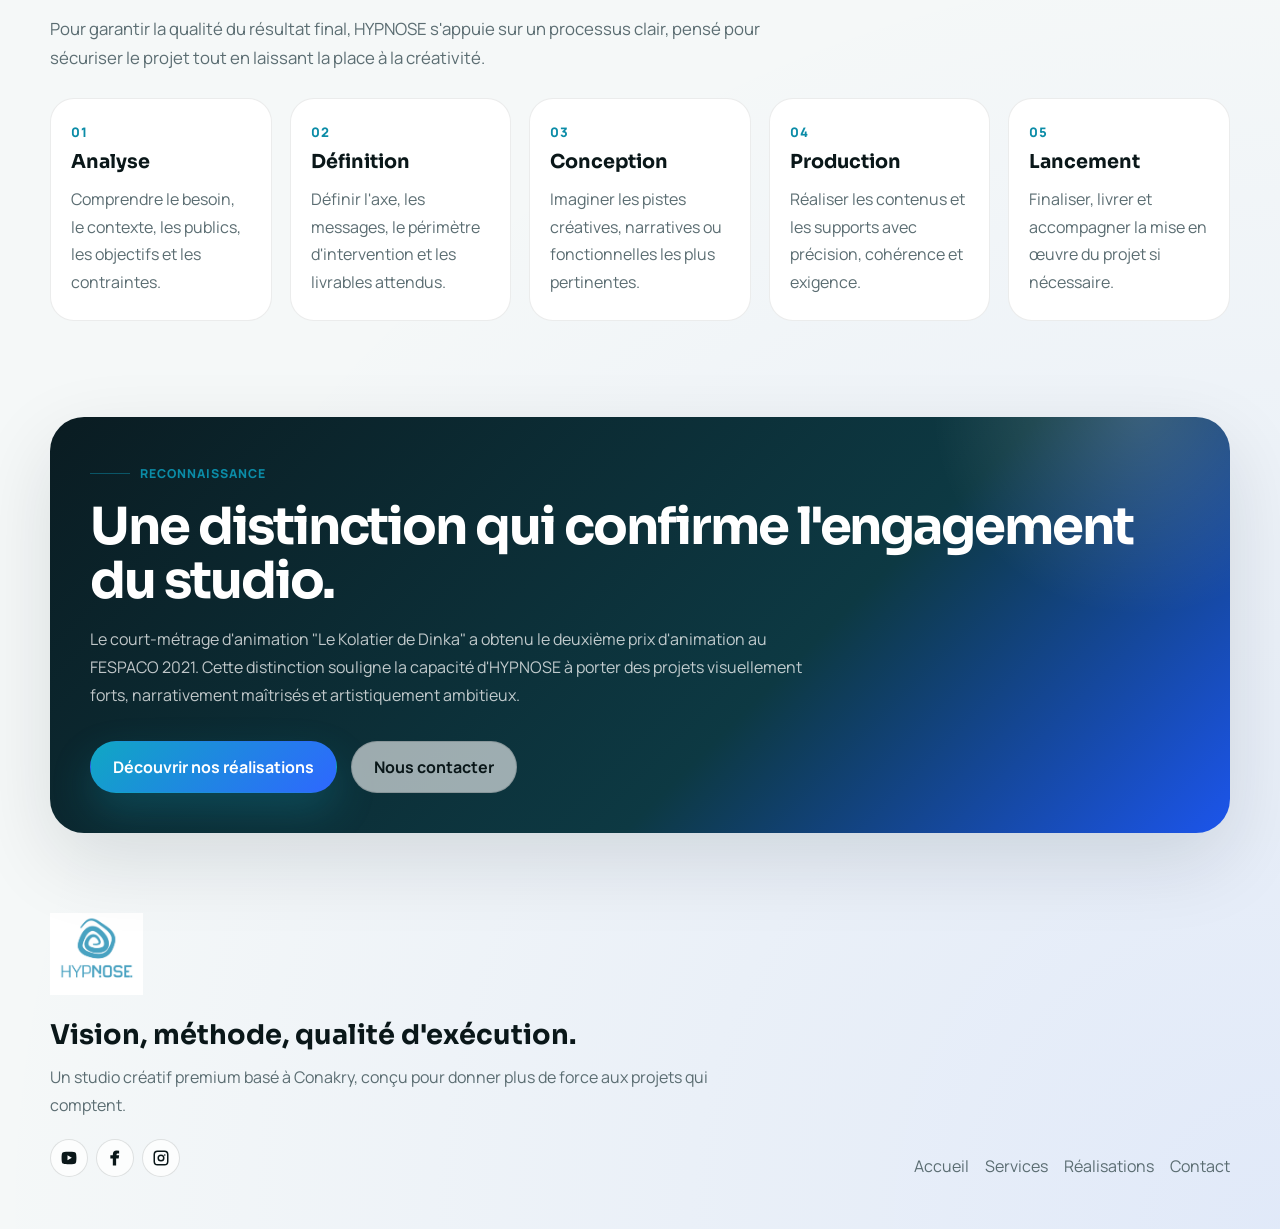
==== commit 42cf5c29: "Add files via upload" ====
--- a/about.html
+++ b/about.html
@@ -235,10 +235,10 @@
             <h3>Vision, méthode, qualité d'exécution.</h3>
             <p>Un studio créatif premium basé à Conakry, conçu pour donner plus de force aux projets qui comptent.</p>
             <div class="social-links footer-socials" aria-label="Réseaux sociaux">
-              <a class="social-link social-link-youtube" href="#" aria-label="YouTube">
+              <a class="social-link social-link-youtube" href="https://www.youtube.com/@mamadyfr" aria-label="YouTube">
                 <svg viewBox="0 0 24 24" aria-hidden="true"><path d="M21.6 7.2s-.2-1.6-.9-2.3c-.9-.9-1.9-.9-2.4-1C15 3.6 12 3.6 12 3.6s-3 0-6.3.3c-.5.1-1.5.1-2.4 1-.7.7-.9 2.3-.9 2.3S2.1 9.1 2.1 11v1.8c0 1.9.3 3.8.3 3.8s.2 1.6.9 2.3c.9.9 2.1.9 2.6 1 1.9.2 6.1.3 6.1.3s3 0 6.3-.3c.5-.1 1.5-.1 2.4-1 .7-.7.9-2.3.9-2.3s.3-1.9.3-3.8V11c0-1.9-.3-3.8-.3-3.8ZM10 15.1V8.4l5.8 3.4-5.8 3.3Z"/></svg>
               </a>
-              <a class="social-link social-link-facebook" href="#" aria-label="Facebook">
+              <a class="social-link social-link-facebook" href="https://amsfox78.github.io/Hypnose/" aria-label="Facebook">
                 <svg viewBox="0 0 24 24" aria-hidden="true"><path d="M14.1 8.4V6.9c0-.7.5-.9 1-.9h2.4V2.2L14.2 2c-3.3 0-5.1 2-5.1 5.5v.9H5.8v4.2h3.3V22h4.4v-9.4h3.4l.6-4.2h-4Z"/></svg>
               </a>
               <a class="social-link social-link-instagram" href="#" aria-label="Instagram">
--- a/styles.css
+++ b/styles.css
@@ -103,7 +103,7 @@
 
 .brand-logo {
   width: auto;
-  height: 58px;
+  height: 66px;
   object-fit: contain;
 }
 
@@ -344,7 +344,7 @@
   inset: 0;
   background:
     linear-gradient(90deg, rgba(7, 20, 23, 0.12), rgba(7, 20, 23, 0.08)),
-    url("https://lh3.googleusercontent.com/u/0/d/14KNS-xoIOmNJ4_wtOVpO8ai0eFQjlwkI") 58% center / cover no-repeat;
+    url("./assets/hypnose-cover.png") 58% center / cover no-repeat;
   transform: scale(1.04);
 }
 
@@ -576,7 +576,7 @@
   background:
     linear-gradient(180deg, rgba(16, 167, 196, 0.15), rgba(46, 103, 255, 0.1)),
     linear-gradient(135deg, rgba(255, 255, 255, 0.75), rgba(255, 255, 255, 0.2)),
-    url("https://lh3.googleusercontent.com/u/0/d/14KNS-xoIOmNJ4_wtOVpO8ai0eFQjlwkI") 72% center / cover no-repeat;
+    url("./assets/hypnose-cover.png") 72% center / cover no-repeat;
 }
 
 .quote {
@@ -637,6 +637,10 @@
   box-shadow: var(--shadow);
 }
 
+.video-frame + .video-frame {
+  margin-top: 22px;
+}
+
 .video-frame iframe {
   width: 100%;
   height: 100%;
@@ -808,7 +812,7 @@
   border-radius: 24px;
   background:
     linear-gradient(180deg, rgba(7, 20, 23, 0.08), rgba(7, 20, 23, 0.04)),
-    url("https://lh3.googleusercontent.com/u/0/d/14KNS-xoIOmNJ4_wtOVpO8ai0eFQjlwkI") 58% center / cover no-repeat;
+    url("./assets/hypnose-cover.png") 58% center / cover no-repeat;
 }
 
 .values-grid,
@@ -953,6 +957,14 @@
   min-height: 18px;
 }
 
+.form-helper {
+  min-height: 1.4em;
+  margin: -4px 0 0;
+  color: var(--brand-deep);
+  font-size: 0.92rem;
+  font-weight: 700;
+}
+
 [data-reveal] {
   opacity: 0;
   transform: translateY(28px);
@@ -1031,11 +1043,11 @@
   }
 
   .header-inner {
-    min-height: 68px;
+    min-height: 76px;
   }
 
   .brand-logo {
-    height: 50px;
+    height: 56px;
   }
 
   .brand-logo-large {
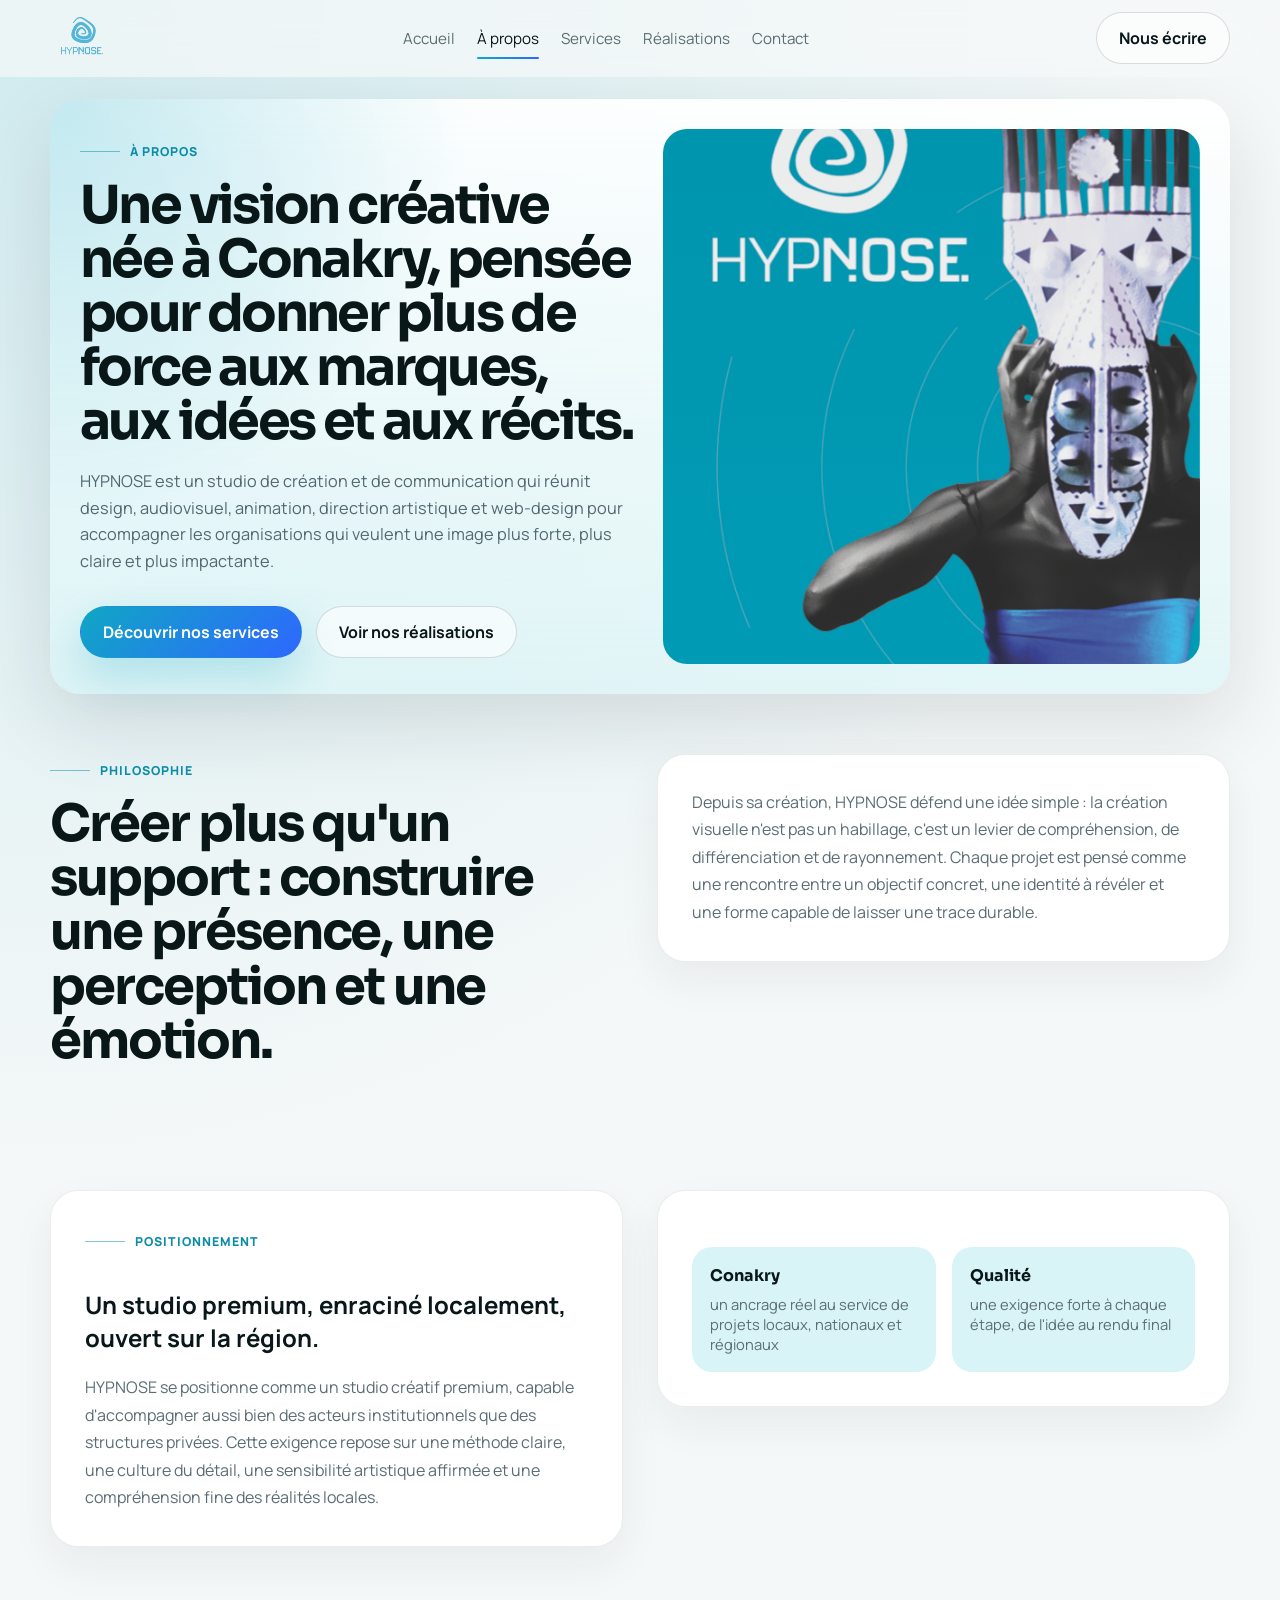
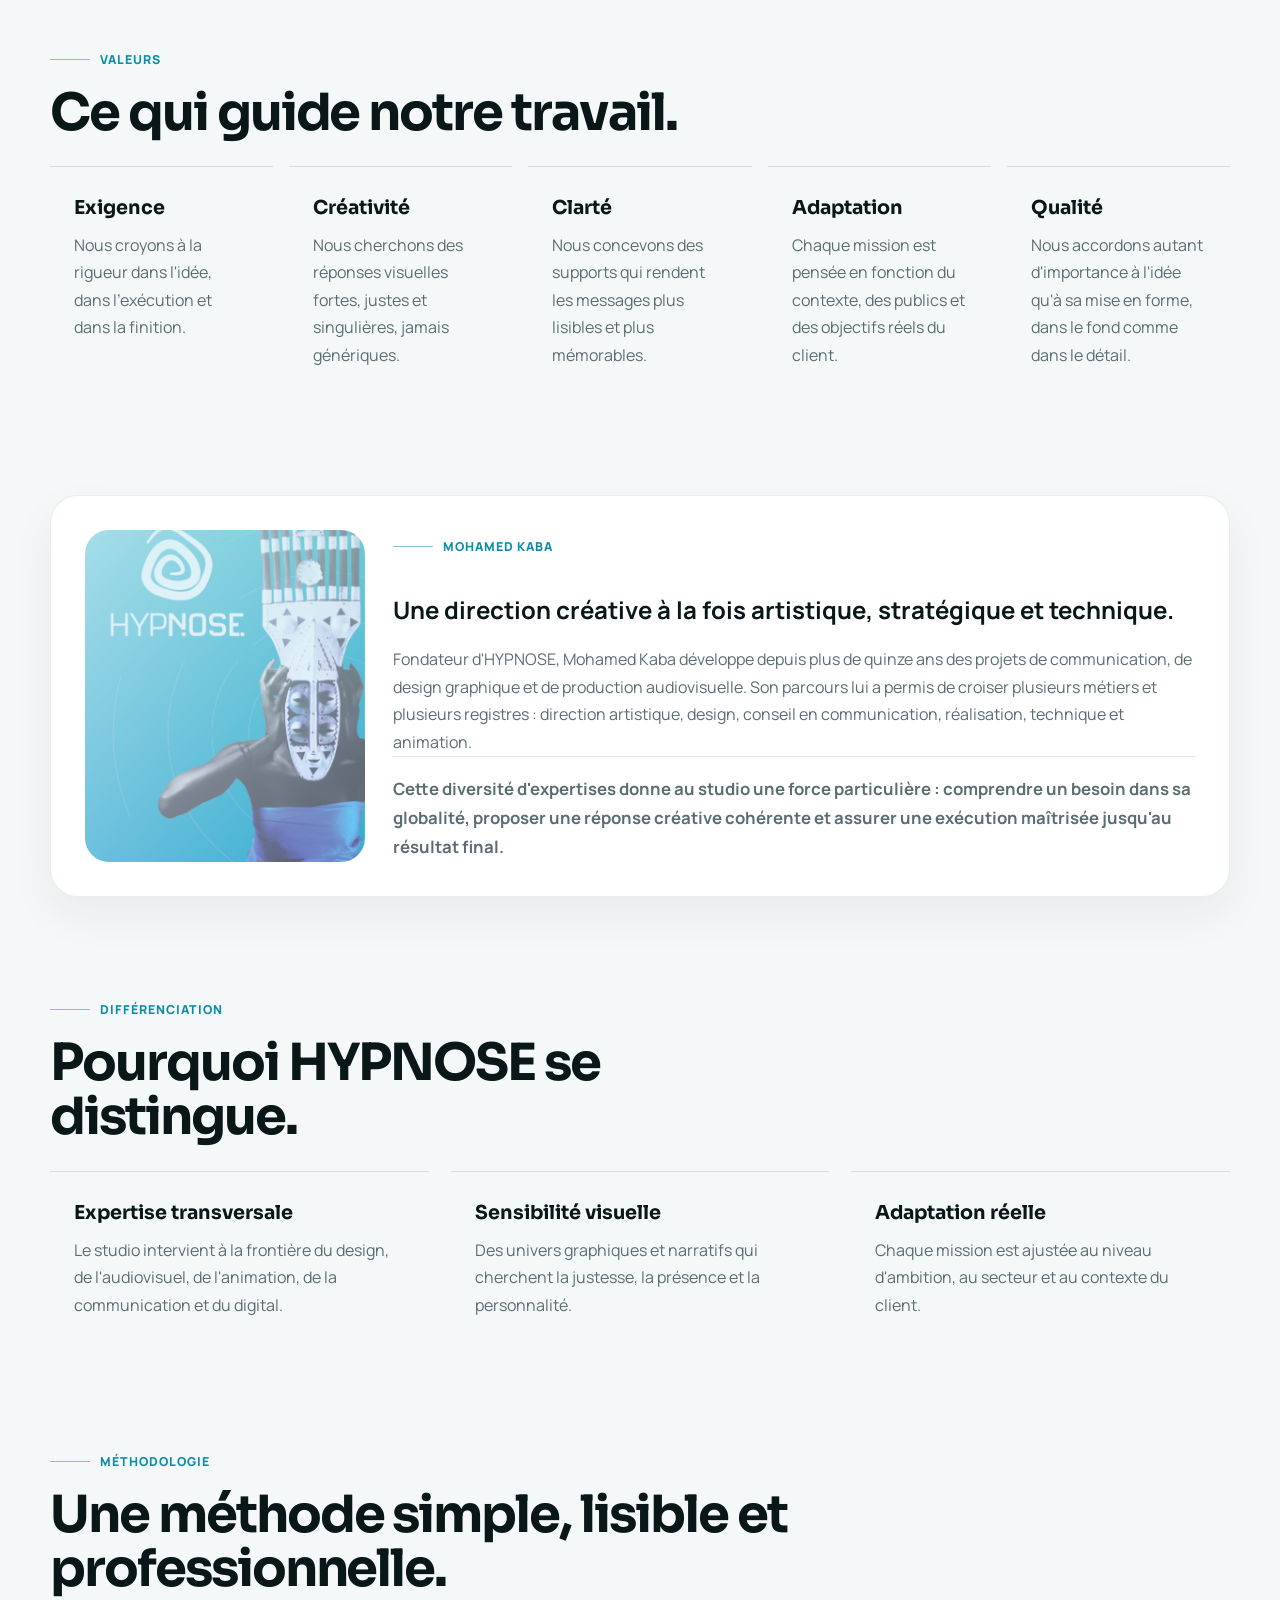
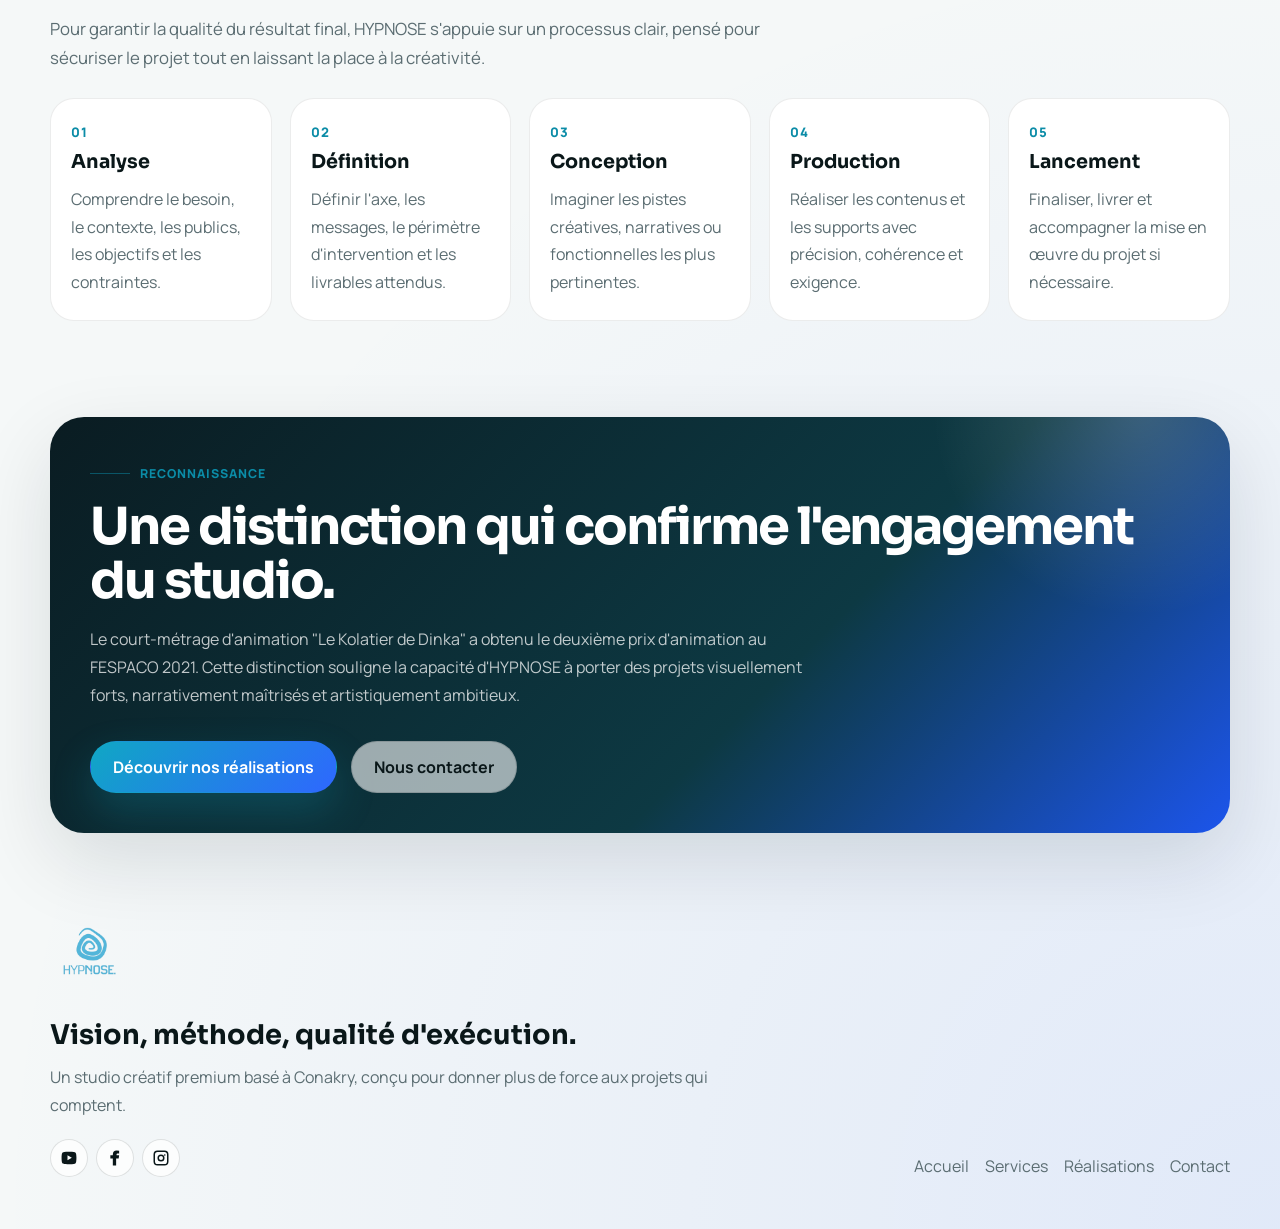
==== commit 8e8ddba7: "Add files via upload" ====
--- a/about.html
+++ b/about.html
@@ -238,7 +238,7 @@
               <a class="social-link social-link-youtube" href="https://www.youtube.com/@mamadyfr" aria-label="YouTube">
                 <svg viewBox="0 0 24 24" aria-hidden="true"><path d="M21.6 7.2s-.2-1.6-.9-2.3c-.9-.9-1.9-.9-2.4-1C15 3.6 12 3.6 12 3.6s-3 0-6.3.3c-.5.1-1.5.1-2.4 1-.7.7-.9 2.3-.9 2.3S2.1 9.1 2.1 11v1.8c0 1.9.3 3.8.3 3.8s.2 1.6.9 2.3c.9.9 2.1.9 2.6 1 1.9.2 6.1.3 6.1.3s3 0 6.3-.3c.5-.1 1.5-.1 2.4-1 .7-.7.9-2.3.9-2.3s.3-1.9.3-3.8V11c0-1.9-.3-3.8-.3-3.8ZM10 15.1V8.4l5.8 3.4-5.8 3.3Z"/></svg>
               </a>
-              <a class="social-link social-link-facebook" href="https://amsfox78.github.io/Hypnose/" aria-label="Facebook">
+              <a class="social-link social-link-facebook" href="https://www.facebook.com/share/18Hr2NNRL8/?mibextid=wwXIfr" aria-label="Facebook">
                 <svg viewBox="0 0 24 24" aria-hidden="true"><path d="M14.1 8.4V6.9c0-.7.5-.9 1-.9h2.4V2.2L14.2 2c-3.3 0-5.1 2-5.1 5.5v.9H5.8v4.2h3.3V22h4.4v-9.4h3.4l.6-4.2h-4Z"/></svg>
               </a>
               <a class="social-link social-link-instagram" href="#" aria-label="Instagram">
--- a/styles.css
+++ b/styles.css
@@ -590,7 +590,7 @@
 
 .portfolio-shell {
   display: grid;
-  grid-template-columns: minmax(0, 0.95fr) minmax(0, 1.05fr);
+  grid-template-columns: minmax(0, 1fr);
   gap: 28px;
   align-items: stretch;
 }
@@ -600,6 +600,22 @@
   border-radius: var(--radius);
   background: linear-gradient(180deg, rgba(255, 255, 255, 0.8), rgba(216, 244, 246, 0.52));
   border: 1px solid rgba(16, 167, 196, 0.18);
+}
+
+.portfolio-video-panel {
+  max-width: 920px;
+  margin: 0 auto;
+  padding: 28px;
+  border-radius: 28px;
+  background: linear-gradient(180deg, rgba(255, 255, 255, 0.84), rgba(226, 245, 247, 0.72));
+  border: 1px solid rgba(16, 167, 196, 0.16);
+  box-shadow: 0 16px 36px rgba(9, 26, 31, 0.06);
+}
+
+.portfolio-video-panel p {
+  margin: 16px 0 0;
+  color: var(--muted);
+  line-height: 1.65;
 }
 
 .project-card-grid {
@@ -901,6 +917,64 @@
   line-height: 1.65;
 }
 
+.portfolio-gallery {
+  display: grid;
+  grid-template-columns: repeat(3, minmax(0, 1fr));
+  gap: 20px;
+}
+
+.portfolio-gallery-compact {
+  margin-top: 22px;
+  grid-template-columns: repeat(2, minmax(0, 1fr));
+}
+
+.portfolio-media-card {
+  margin: 0;
+  overflow: hidden;
+  border-radius: 28px;
+  background: rgba(255, 255, 255, 0.82);
+  border: 1px solid rgba(7, 20, 23, 0.08);
+  box-shadow: 0 16px 36px rgba(9, 26, 31, 0.06);
+}
+
+.portfolio-media-card img {
+  display: block;
+  width: 100%;
+  aspect-ratio: 4 / 5;
+  object-fit: cover;
+  object-position: center;
+  background: linear-gradient(180deg, rgba(16, 167, 196, 0.08), rgba(46, 103, 255, 0.08));
+}
+
+.portfolio-media-card.is-landscape img {
+  aspect-ratio: 16 / 10;
+}
+
+.portfolio-media-card figcaption {
+  display: grid;
+  gap: 8px;
+  padding: 18px 18px 20px;
+}
+
+.portfolio-media-card strong {
+  font-family: "Sora", sans-serif;
+  font-size: 1.05rem;
+  line-height: 1.3;
+}
+
+.portfolio-media-card span {
+  color: var(--muted);
+  line-height: 1.65;
+}
+
+.portfolio-gallery-compact .portfolio-media-card img {
+  aspect-ratio: 4 / 3;
+}
+
+.portfolio-gallery-compact .portfolio-media-card.is-landscape img {
+  aspect-ratio: 16 / 10;
+}
+
 .contact-grid {
   grid-template-columns: minmax(300px, 0.8fr) minmax(0, 1.2fr);
 }
@@ -1020,6 +1094,7 @@
   }
 
   .services-grid,
+  .portfolio-gallery,
   .values-grid,
   .benefits-grid,
   .process-grid,
@@ -1188,6 +1263,7 @@
   .logo-cloud,
   .field-grid,
   .services-grid,
+  .portfolio-gallery,
   .values-grid,
   .benefits-grid,
   .process-grid,
